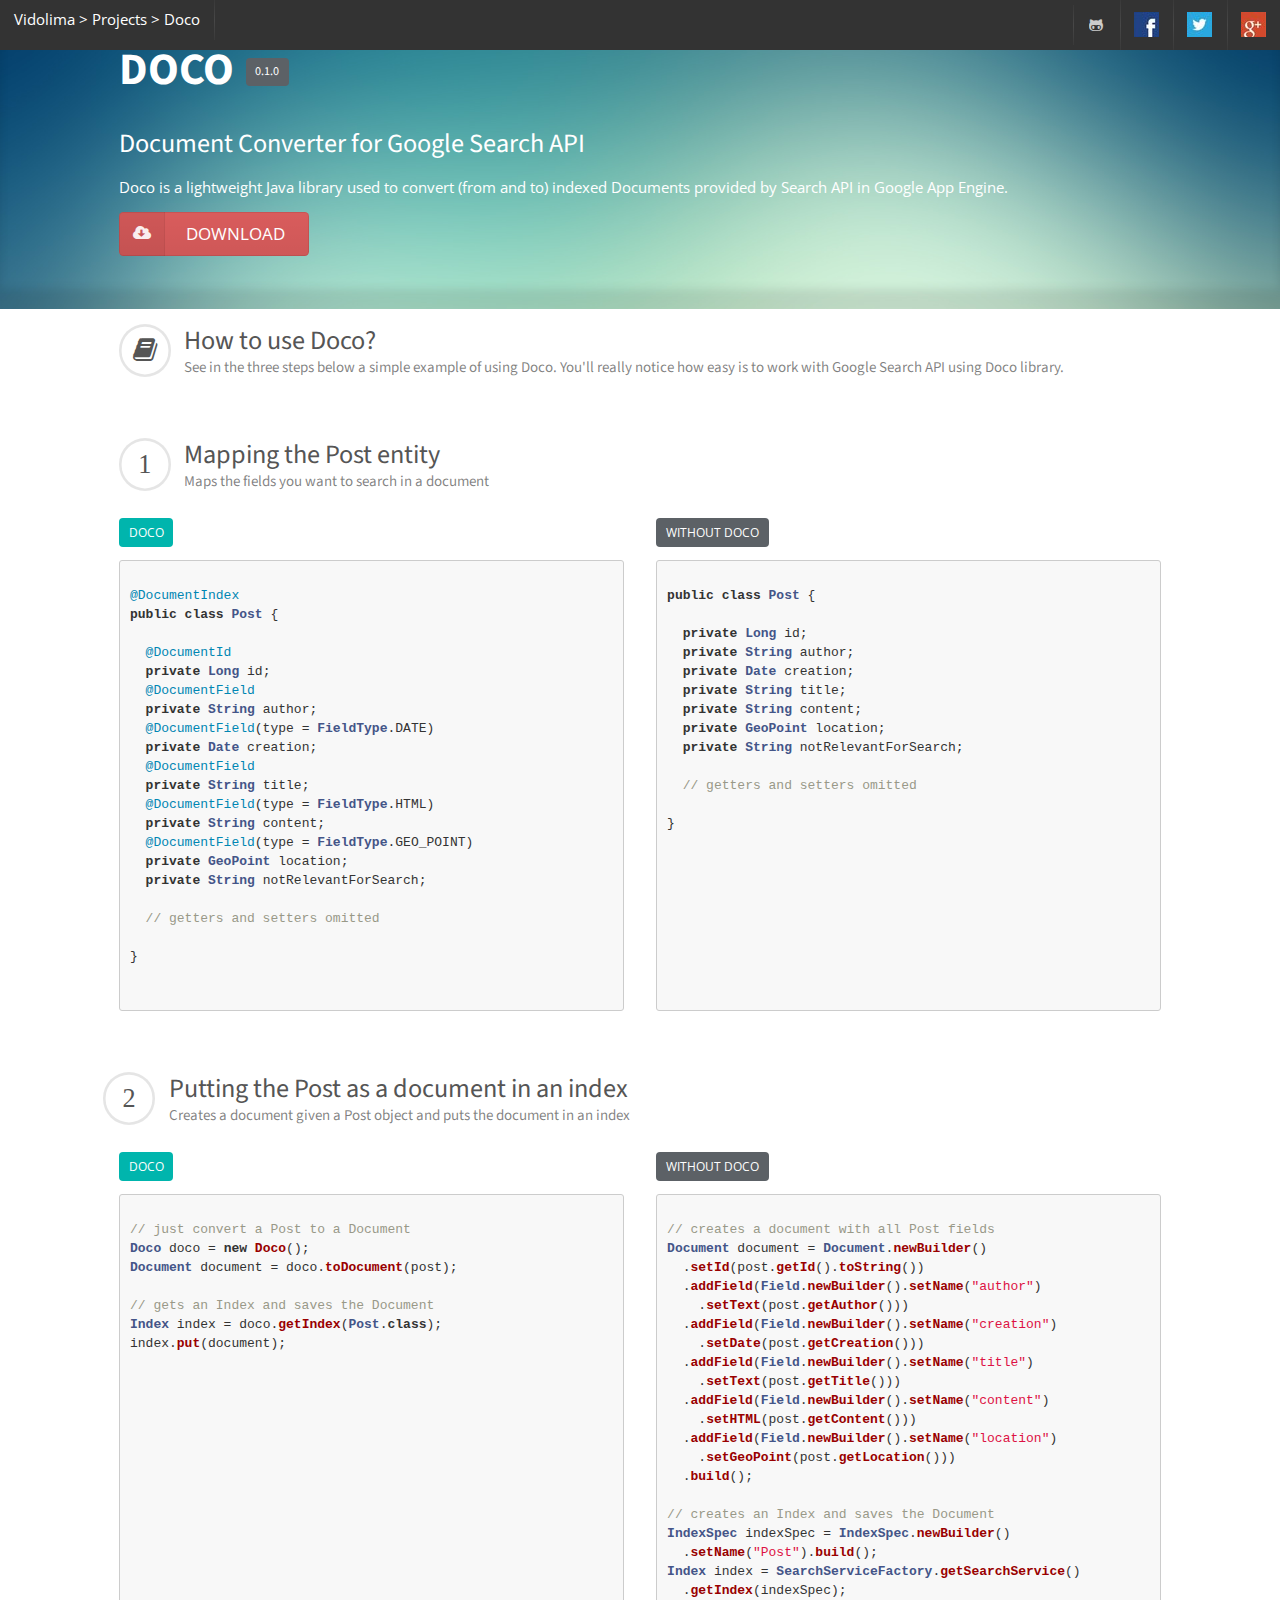
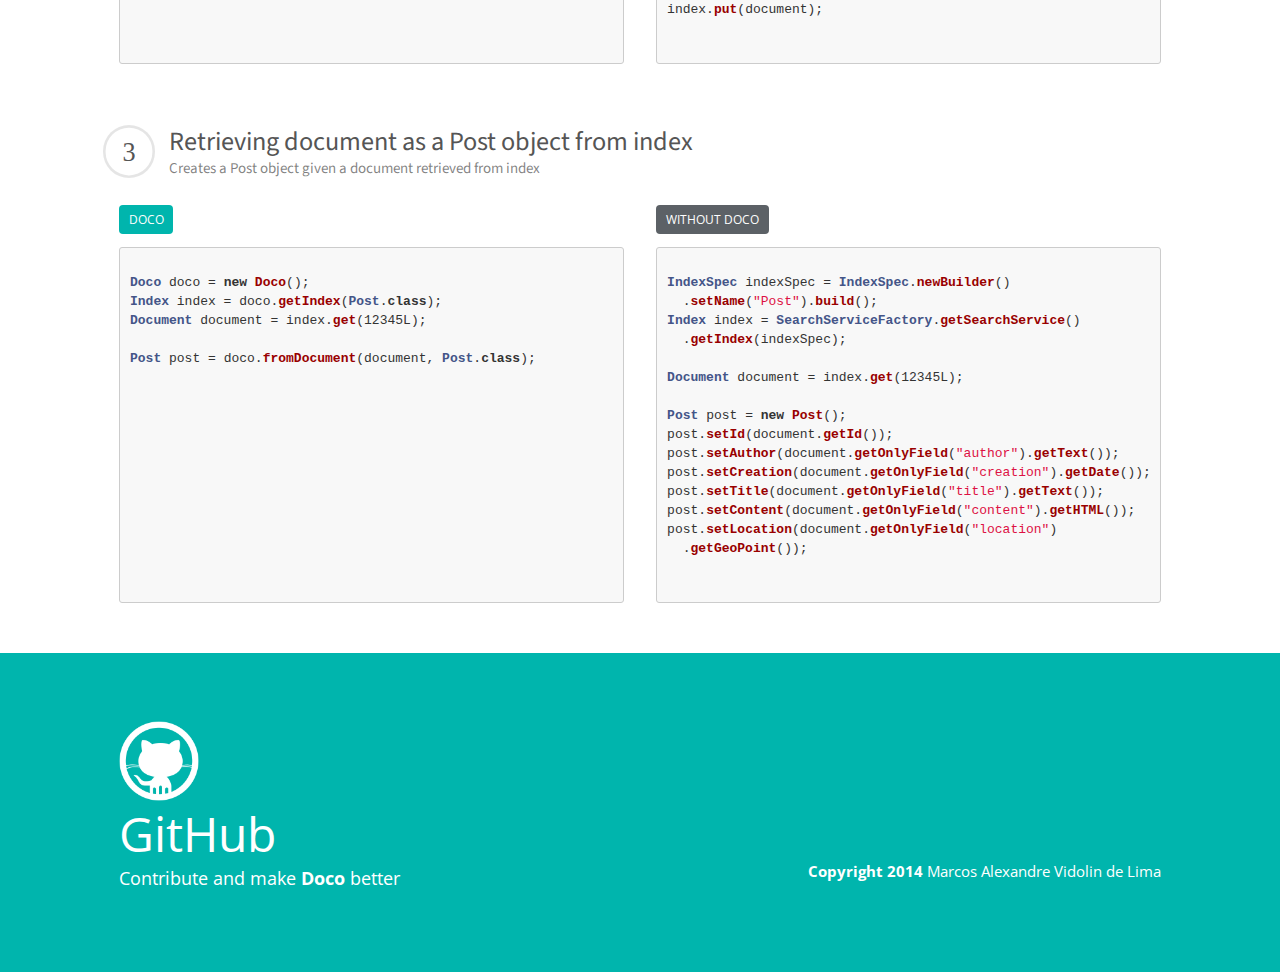
==== projects/doco/index.html @ 4007c7b0 "social images" ====
<!DOCTYPE html>
<html>
<head>
  
  <title>Doco</title>

  <!-- Standard Meta -->
  <meta charset="utf-8" />
  <meta http-equiv="X-UA-Compatible" content="IE=edge,chrome=1" />
  <meta name="viewport" content="width=device-width, initial-scale=1.0, maximum-scale=1.0" />

  <link rel="image_src" type="image/jpeg" href="/resource/images/doco.png">

  <meta name="title" content="Doco - Document Converter for Google Search API" />
  <meta name="description" content="Doco is a lightweight Java library used to convert (from and to) indexed Documents provided by Search API in Google App Engine." />
  <meta name="keywords" content="doco, java, search api, google, google app engine, app engine, appengine, library, framework, vidolin" />

  <meta property="og:title" content="Doco - Document Converter for Google Search API" />
  <meta property="og:url" content="http://www.vidolima.com/projects/doco/index.html" />
  <meta property=”og:description” content="Doco is a lightweight Java library used to convert (from and to) indexed Documents provided by Search API in Google App Engine."/>
  <meta property="og:image" content="/resource/images/doco.png" />

  <link href='http://fonts.googleapis.com/css?family=Source+Sans+Pro:400,700|Open+Sans:300italic,400,300,700' rel='stylesheet' type='text/css'>
  <link rel="stylesheet" type="text/css" class="ui" href="/resource/library/semantic/css/semantic.min.css">
  <link rel="stylesheet" type="text/css" href="/resource/library/semantic/css/semantic.css" />
  <link rel="stylesheet" type="text/css" href="/resource/css/doco-homepage.css" />
  <link rel="stylesheet" type="text/css" href="/resource/library/rainbow/themes/github.css" />

  <script>
    (function(i,s,o,g,r,a,m){i['GoogleAnalyticsObject']=r;i[r]=i[r]||function(){
    (i[r].q=i[r].q||[]).push(arguments)},i[r].l=1*new Date();a=s.createElement(o),
    m=s.getElementsByTagName(o)[0];a.async=1;a.src=g;m.parentNode.insertBefore(a,m)
    })(window,document,'script','//www.google-analytics.com/analytics.js','ga');

    ga('create', 'UA-48081792-2', 'vidolima.com');
    ga('send', 'pageview');

  </script>

</head>
<body id="home">


<div class="ui fixed transparent inverted main menu">
    <div class="container">
      <div class="title item">
        Vidolima > Projects > Doco
      </div>
            
      <div class="right menu">
        <div class="vertically fitted borderless item">
          <iframe src="http://ghbtns.com/github-btn.html?user=marcosvidolin&amp;repo=doco&amp;type=watch&amp;count=true" allowtransparency="true" frameborder="0" scrolling="0" width="95" height="20"></iframe>
        </div>
        
        <a class="popup icon github item" data-content="View project on Github" href="https://github.com/marcosvidolin/doco" onclick="ga('send', 'event', 'Doco', 'Github', 'View project on Github');">
          <i class="icon github"></i>
        </a>

          <a  class="popup icon github item" href="https://www.facebook.com/sharer/sharer.php?u=http://www.vidolima.com/projects/doco/index.html"
            onClick="ga('send', 'event', 'Media', 'Social', 'Facebook');" target="_blank">
            <img src="/resource/images/social/facebook.jpg"/>
          </a>
          <a  class="popup icon github item" href="https://twitter.com/home?status=http://www.vidolima.com/projects/doco/index.html"
            onClick="ga('send', 'event', 'Media', 'Social', 'Twitter');" target="_blank">
            <img src="/resource/images/social/twitter.jpg"/>
          </a>
          <a  class="popup icon github item" href="https://plus.google.com/share?url=http://www.vidolima.com/projects/doco/index.html"
            onClick="ga('send', 'event', 'Media', 'Social', 'Google Plus');" target="_blank">
            <img src="/resource/images/social/gplus.jpg"/>
          </a>


      </div>
    </div>
</div>


  <div class="ui inverted page grid masthead segment">
   <div class="column">
    <div class="introduction">
     <h1 class="ui header"><strong>DOCO</strong> <a class="ui black label" href="https://github.com/marcosvidolin/doco/blob/master/RELEASE_NOTES.md">0.1.0</a></h1>
     <h2 class="ui header">Document Converter for Google Search API</h2>
     <p>Doco is a lightweight Java library used to convert (from and to) indexed Documents provided by Search API in Google App Engine.</p>
     <a class="ui red large labeled icon button" onClick="ga('send', 'event', 'Doco', 'Download', 'v0.1.0');" href="https://github.com/marcosvidolin/doco/releases/download/v0.1.0/doco-v0.1.0.jar"><i class="awesome download cloud icon"></i> Download</a>
    </div>
    <div class="inverted advertisement">
    </div>
   </div>
  </div>


<div class="stripe">
  <div class="ui page grid">
    <div class="ui column">


      <h2 class="ui header">
        <i class="circular emphasized book icon"></i>
        <div class="content">
          How to use Doco?
          <div class="sub header">
          	See in the three steps below a simple example of using Doco. You'll really notice how easy is to work with Google Search API using Doco library.
          </div>
        </div>
      </h2>
      <br>
      <h2 class="ui header">
        <i class="circular emphasized icon">1</i>
        <div class="content">
          Mapping the Post entity
          <div class="sub header">
            Maps the fields you want to search in a document
          </div>
        </div>
      </h2>
      <div class="ui stackable two column grid">
        <div class="column">
          <a class="ui teal label" href="#">Doco</a>
            <pre>
              <code data-language="java">
@DocumentIndex
public class Post {
				
  @DocumentId
  private Long id;
  @DocumentField
  private String author;
  @DocumentField(type = FieldType.DATE)
  private Date creation;
  @DocumentField
  private String title;
  @DocumentField(type = FieldType.HTML)
  private String content;
  @DocumentField(type = FieldType.GEO_POINT)
  private GeoPoint location;
  private String notRelevantForSearch;
				  
  // getters and setters omitted
				  
}
			  </code>
		    </pre>
        </div>
        <div class="column">
          <div class="ui black label">Without Doco</div>
          <!--div class="ui instructive segment"-->
            <pre>
              <code data-language="java">
public class Post {
				
  private Long id;
  private String author;
  private Date creation;
  private String title;
  private String content;
  private GeoPoint location;
  private String notRelevantForSearch;
				  
  // getters and setters omitted
				  
}







			  </code>
		    </pre>
          <!--/div-->
        </div>
        

        <h2 class="ui header">
          <i class="circular emphasized icon">2</i>
          <div class="content">
            Putting the Post as a document in an index
            <div class="sub header">
              Creates a document given a Post object and puts the document in an index
            </div>
          </div>
        </h2>
        <div class="column">
          <a class="ui teal label" href="#">Doco</a>
          	<pre>
              <code data-language="java">
// just convert a Post to a Document
Doco doco = new Doco();
Document document = doco.toDocument(post);
 				
// gets an Index and saves the Document
Index index = doco.getIndex(Post.class);
index.put(document);
 				
 				
 				
 				
 				
 				
 				
 				
 				
 				
 				
 				
 				
 				
              </code>
            </pre>
        </div>
        <div class="column">
          <div class="ui black label">Without Doco</div>
          	<pre>
              <code data-language="java">
// creates a document with all Post fields
Document document = Document.newBuilder()
  .setId(post.getId().toString())
  .addField(Field.newBuilder().setName("author")
    .setText(post.getAuthor()))
  .addField(Field.newBuilder().setName("creation")
    .setDate(post.getCreation()))
  .addField(Field.newBuilder().setName("title")
    .setText(post.getTitle()))
  .addField(Field.newBuilder().setName("content")
    .setHTML(post.getContent()))
  .addField(Field.newBuilder().setName("location")
    .setGeoPoint(post.getLocation()))
  .build();
 				
// creates an Index and saves the Document
IndexSpec indexSpec = IndexSpec.newBuilder()
  .setName("Post").build(); 
Index index = SearchServiceFactory.getSearchService()
  .getIndex(indexSpec);
index.put(document);
              </code>
            </pre>
        </div>
        

        <h2 class="ui header">
          <i class="circular emphasized icon">3</i>
          <div class="content">
            Retrieving document as a Post object from index
            <div class="sub header">
              Creates a Post object given a document retrieved from index
            </div>
          </div>
        </h2>
        <div class="column">
          <a class="ui teal label" href="#">Doco</a>
          	<pre>
              <code data-language="java">
Doco doco = new Doco();
Index index = doco.getIndex(Post.class);
Document document = index.get(12345L);
 				
Post post = doco.fromDocument(document, Post.class);
 				


 				
 				
 				
 				
 				
 				
 				
              </code>
            </pre>
        </div>
        <div class="column">
          <div class="ui black label">Without Doco</div>
          	<pre>
              <code data-language="java">
IndexSpec indexSpec = IndexSpec.newBuilder()
  .setName("Post").build(); 
Index index = SearchServiceFactory.getSearchService()
  .getIndex(indexSpec);
  				
Document document = index.get(12345L);
              
Post post = new Post();
post.setId(document.getId());
post.setAuthor(document.getOnlyField("author").getText());
post.setCreation(document.getOnlyField("creation").getDate());
post.setTitle(document.getOnlyField("title").getText());
post.setContent(document.getOnlyField("content").getHTML());
post.setLocation(document.getOnlyField("location")
  .getGeoPoint()); 				
              </code>
            </pre>
        </div>
        
        
    </div>
    </div>
  </div>
</div>


  <div class="ui inverted teal page grid segment">
    <div class="ten wide column">
      <div class="ui one column stackable grid">
        <div class="column">
          <a class="icon-github" href="https://github.com/marcosvidolin/doco" onclick="ga('send', 'event', 'Doco', 'Github', 'Contribute and make Doco better');">
		    <img src="/resource/images/github-11-xxl.png" class="ui small image">     
		    <span style="color:white;"><font size="12px">GitHub</font> <br> <font size="4px">Contribute and make <b>Doco</b> better</font></span>
		  </a>
        </div>
      </div>
    </div>
    <div class="six wide right floated aligned column">
      <br><br><br><br><br><br><br>
      <b>Copyright 2014</b> Marcos Alexandre Vidolin de Lima
    </div>
  </div>

  <script src="http://cdnjs.cloudflare.com/ajax/libs/jquery/2.0.3/jquery.js"></script>  
  <script src="/resource/library/rainbow/js/rainbow.min.js"></script>
  <script src="/resource/library/rainbow/js/language/java.js"></script>

</body>

</html>
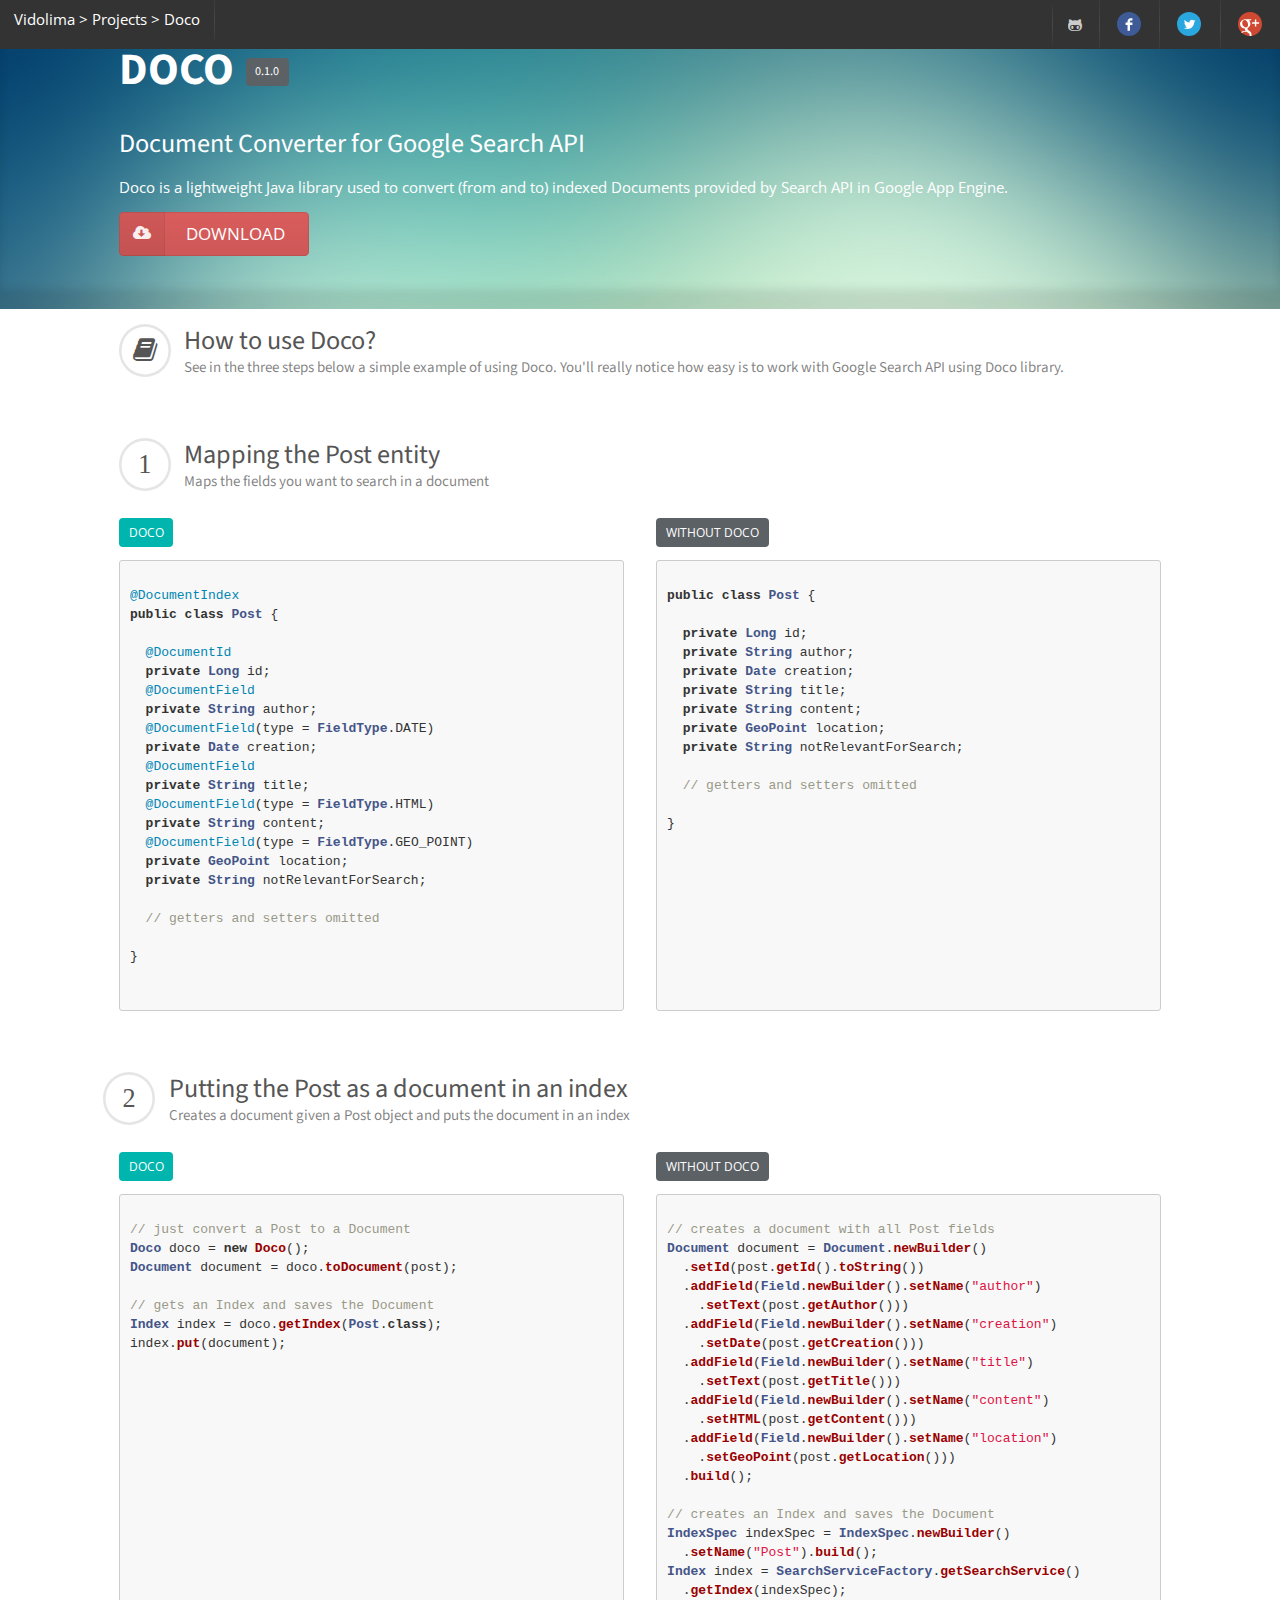
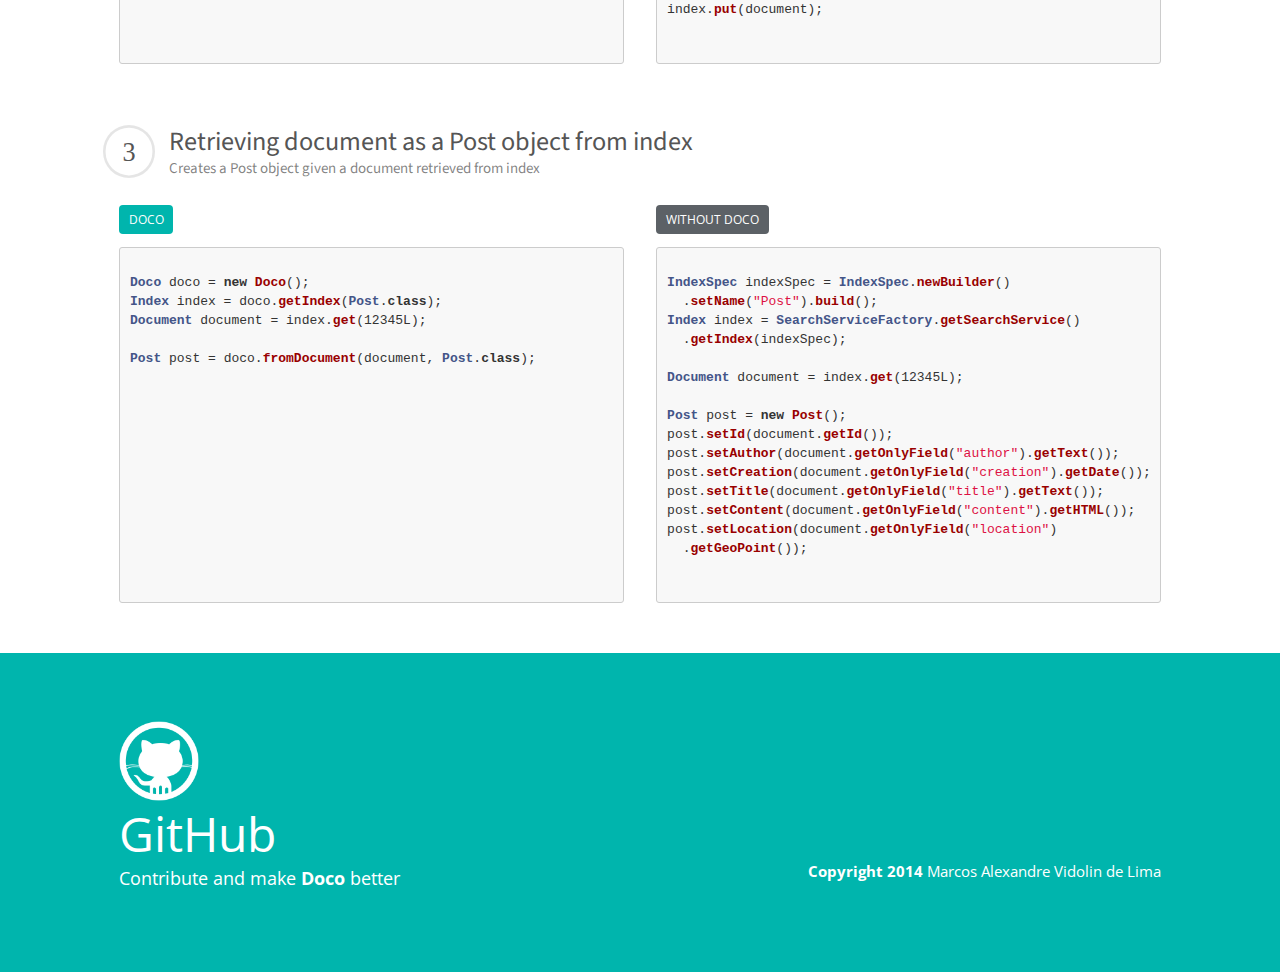
==== commit 793d52c6: "social images" ====
--- a/projects/doco/index.html
+++ b/projects/doco/index.html
@@ -58,15 +58,15 @@
 
           <a  class="popup icon github item" href="https://www.facebook.com/sharer/sharer.php?u=http://www.vidolima.com/projects/doco/index.html"
             onClick="ga('send', 'event', 'Media', 'Social', 'Facebook');" target="_blank">
-            <img src="/resource/images/social/facebook.jpg"/>
+            <img src="/resource/images/social/facebook.svg" width="75%" height="75%"/>
           </a>
           <a  class="popup icon github item" href="https://twitter.com/home?status=http://www.vidolima.com/projects/doco/index.html"
             onClick="ga('send', 'event', 'Media', 'Social', 'Twitter');" target="_blank">
-            <img src="/resource/images/social/twitter.jpg"/>
+            <img src="/resource/images/social/twitter.svg" width="75%" height="75%"/>
           </a>
           <a  class="popup icon github item" href="https://plus.google.com/share?url=http://www.vidolima.com/projects/doco/index.html"
             onClick="ga('send', 'event', 'Media', 'Social', 'Google Plus');" target="_blank">
-            <img src="/resource/images/social/gplus.jpg"/>
+            <img src="/resource/images/social/gplus.svg" width="75%" height="75%"/>
           </a>
 
 
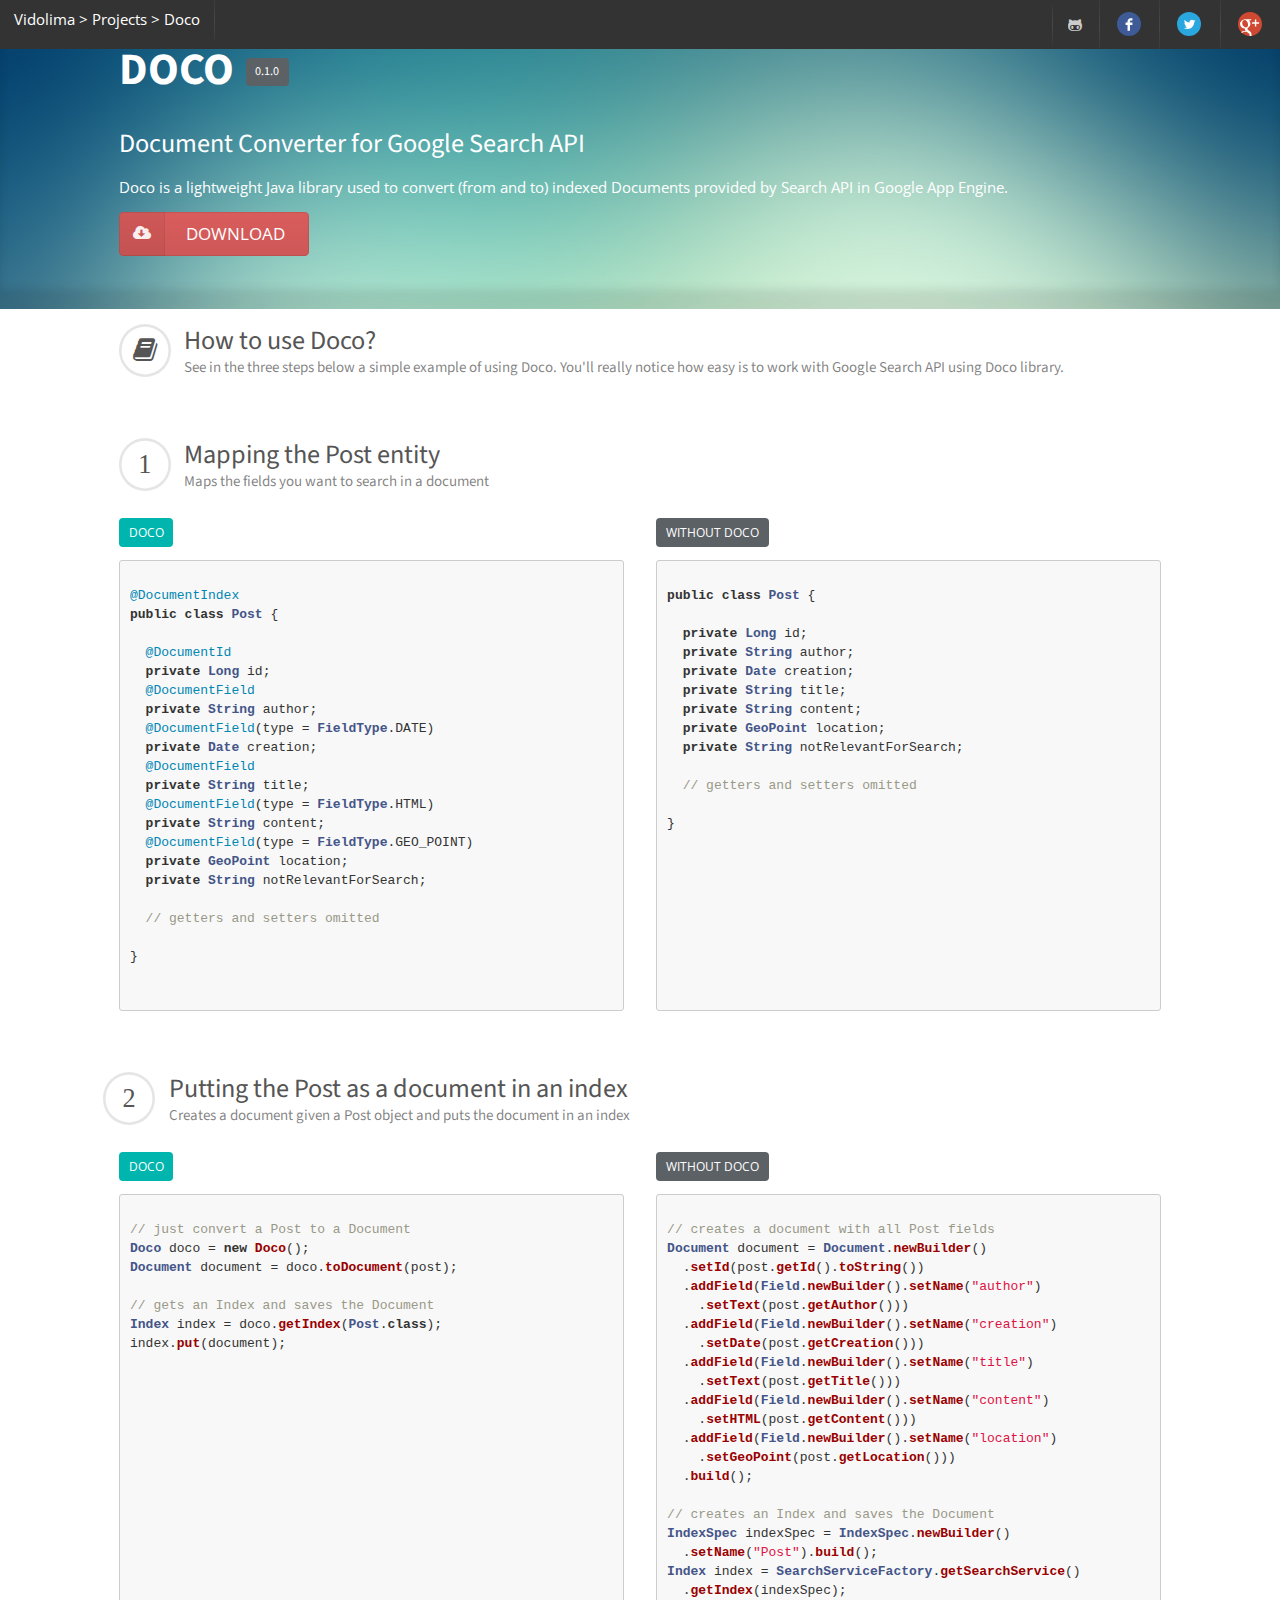
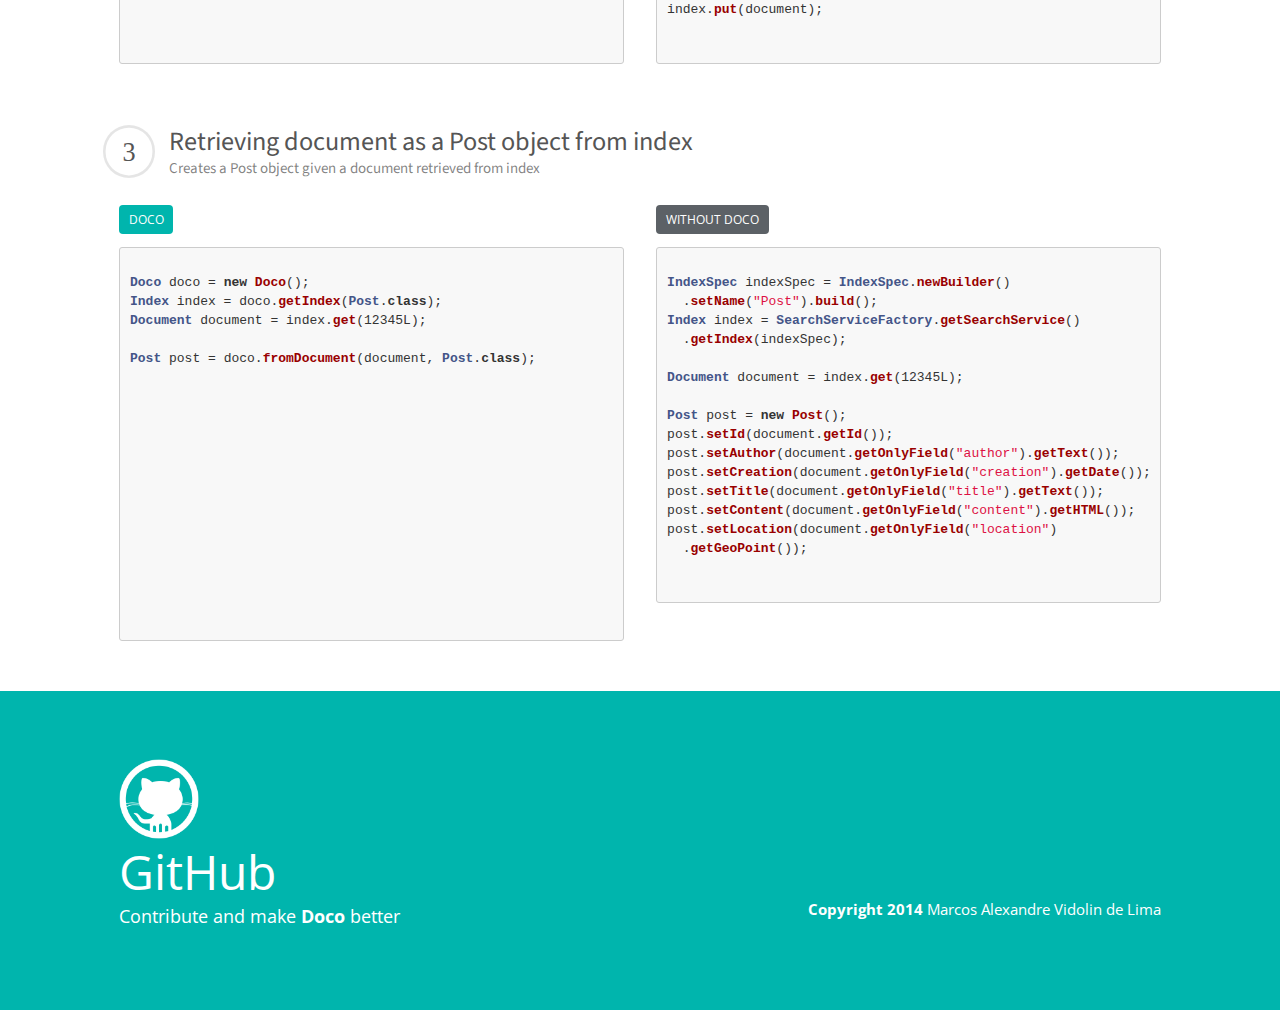
==== commit 0adb1a62: "social images" ====
--- a/projects/doco/index.html
+++ b/projects/doco/index.html
@@ -263,6 +263,8 @@
  				
  				
  				
+
+
  				
  				
  				
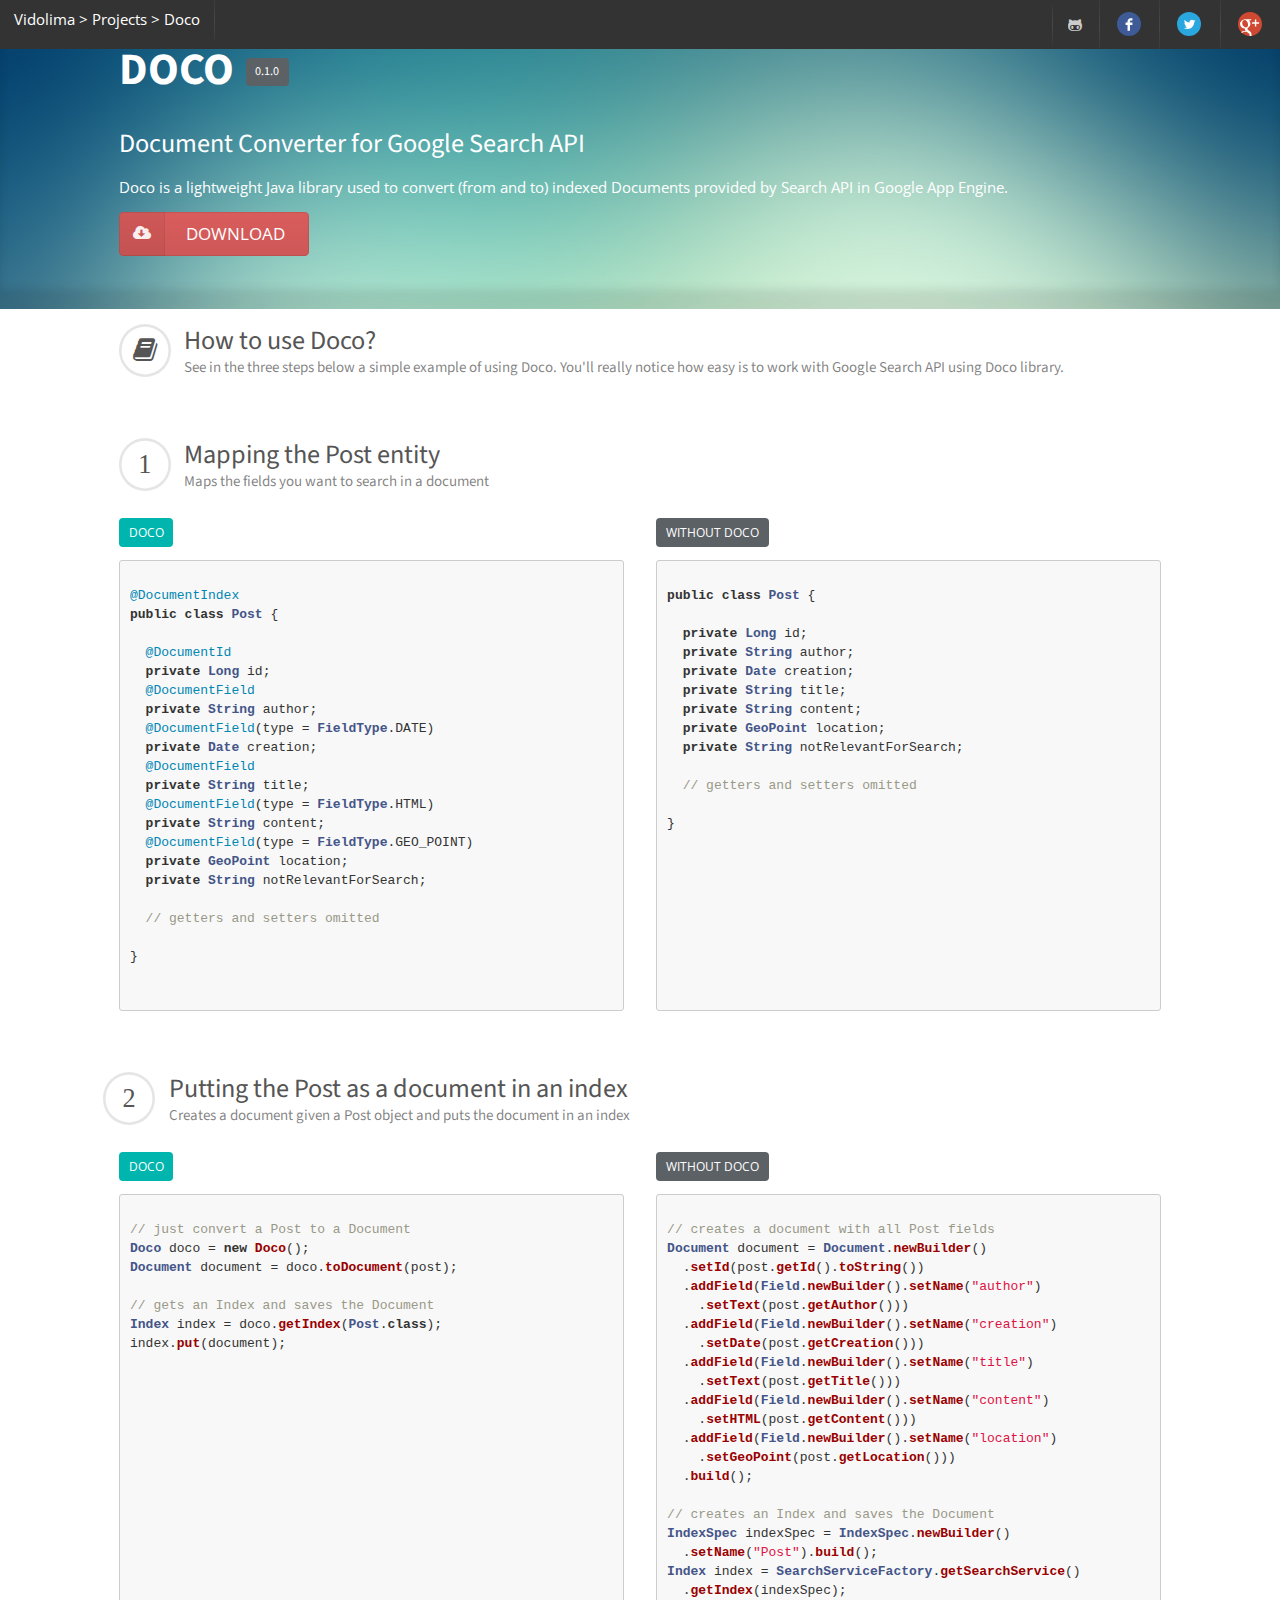
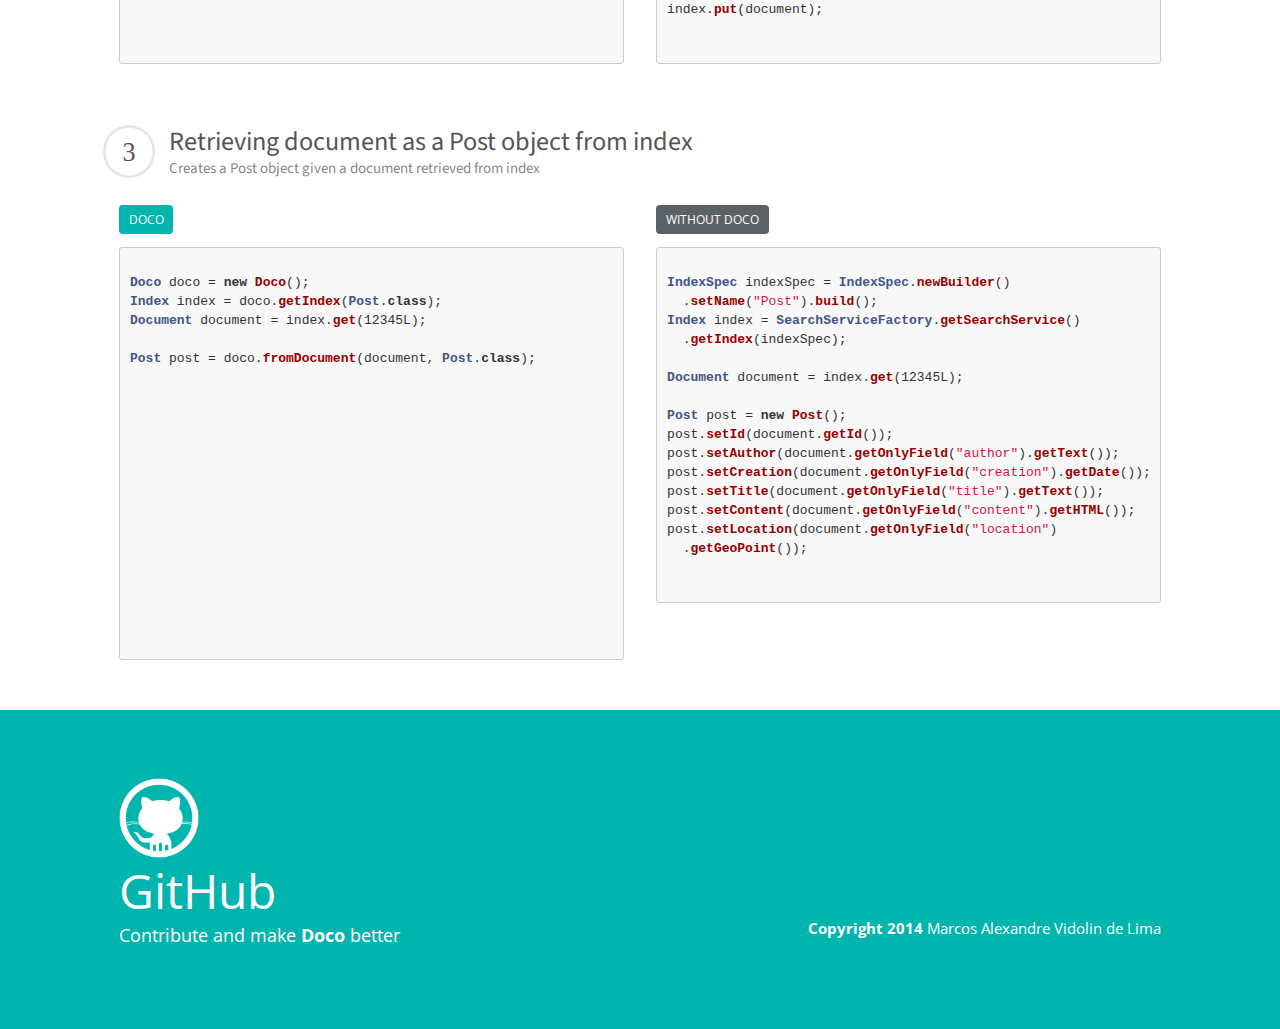
==== commit f4da6eb0: "social images" ====
--- a/projects/doco/index.html
+++ b/projects/doco/index.html
@@ -265,6 +265,7 @@
  				
 
 
+
  				
  				
  				
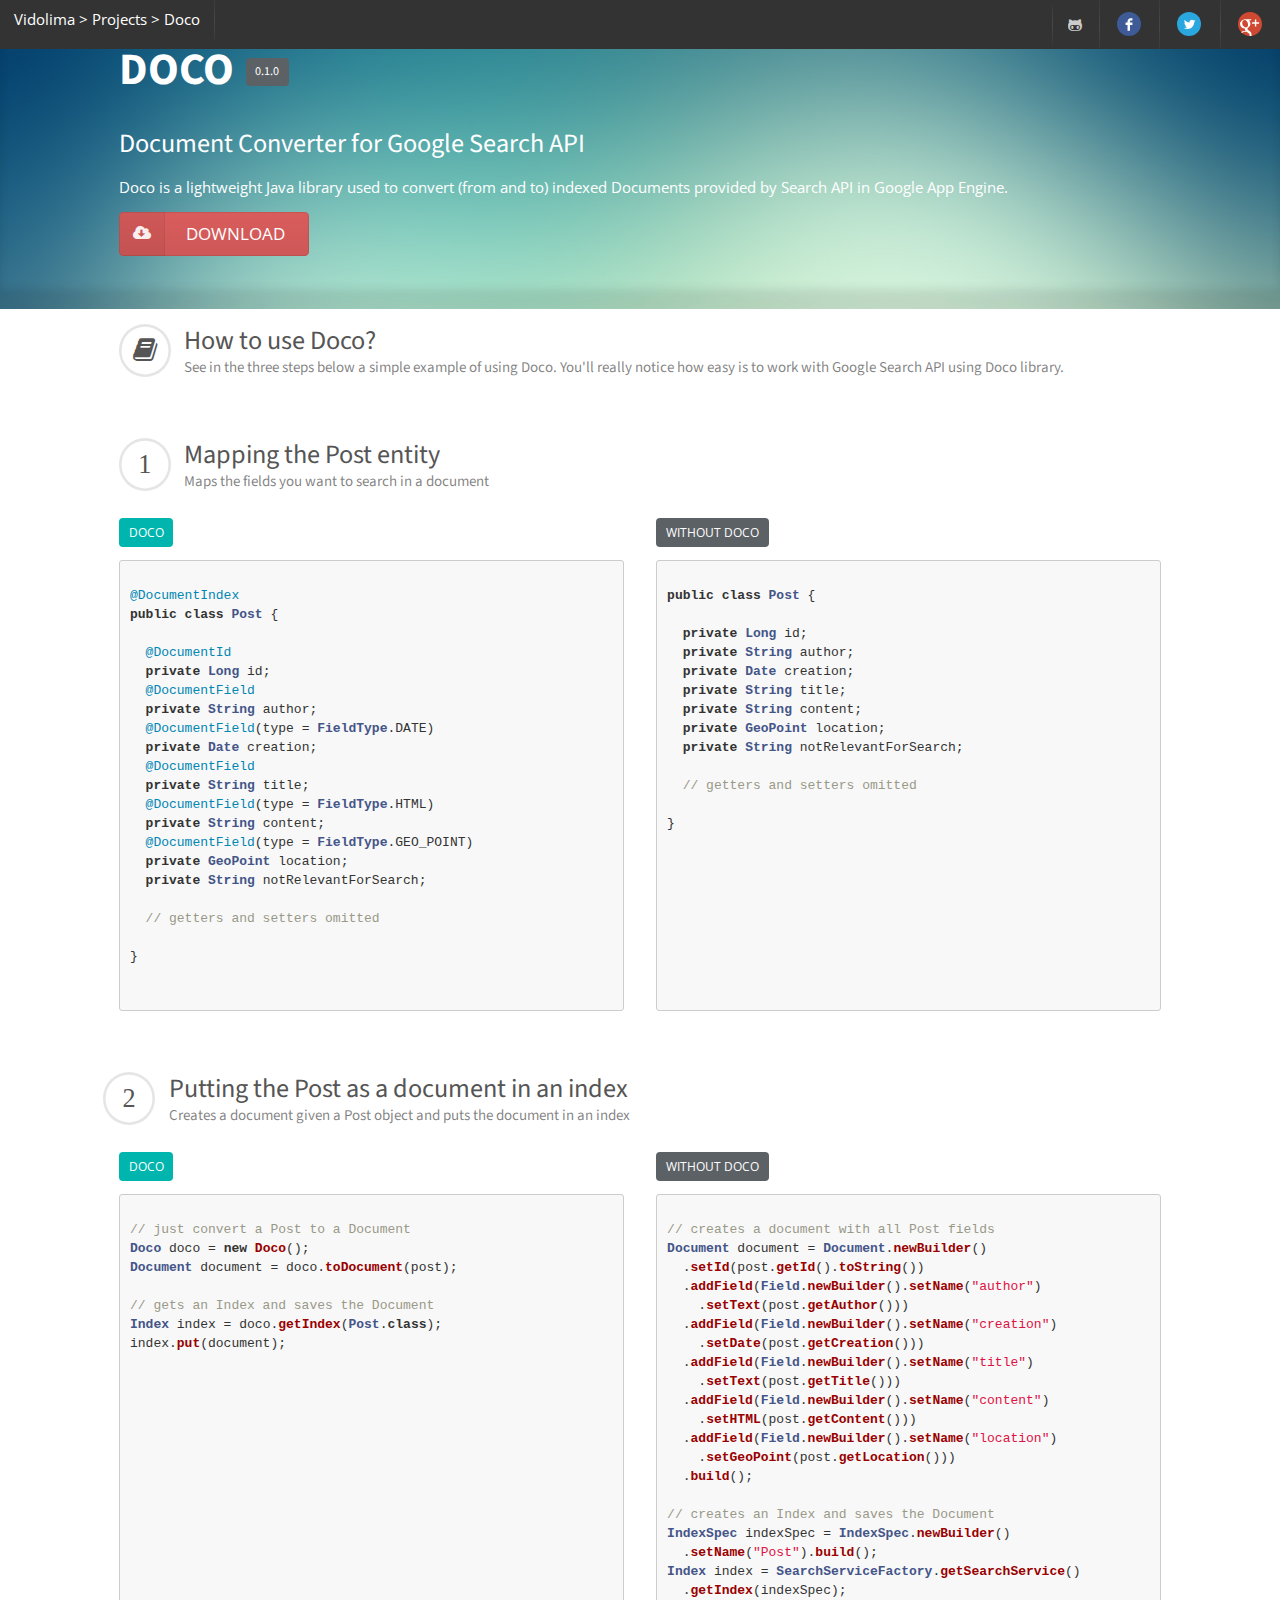
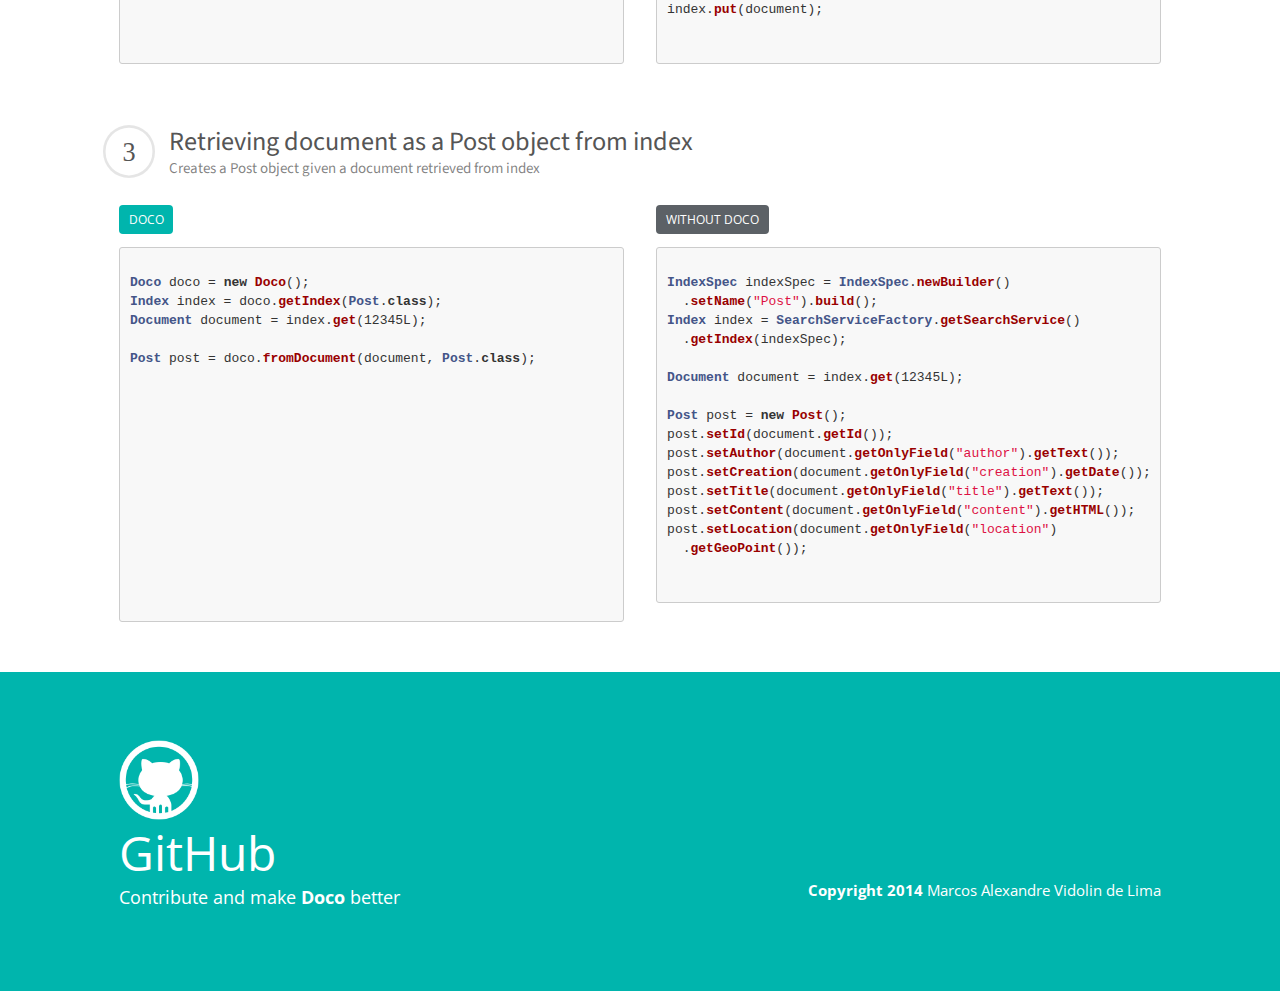
==== commit 6c7d3ebe: "removed blank spaces" ====
--- a/projects/doco/index.html
+++ b/projects/doco/index.html
@@ -264,8 +264,6 @@
  				
  				
 
-
-
  				
  				
  				
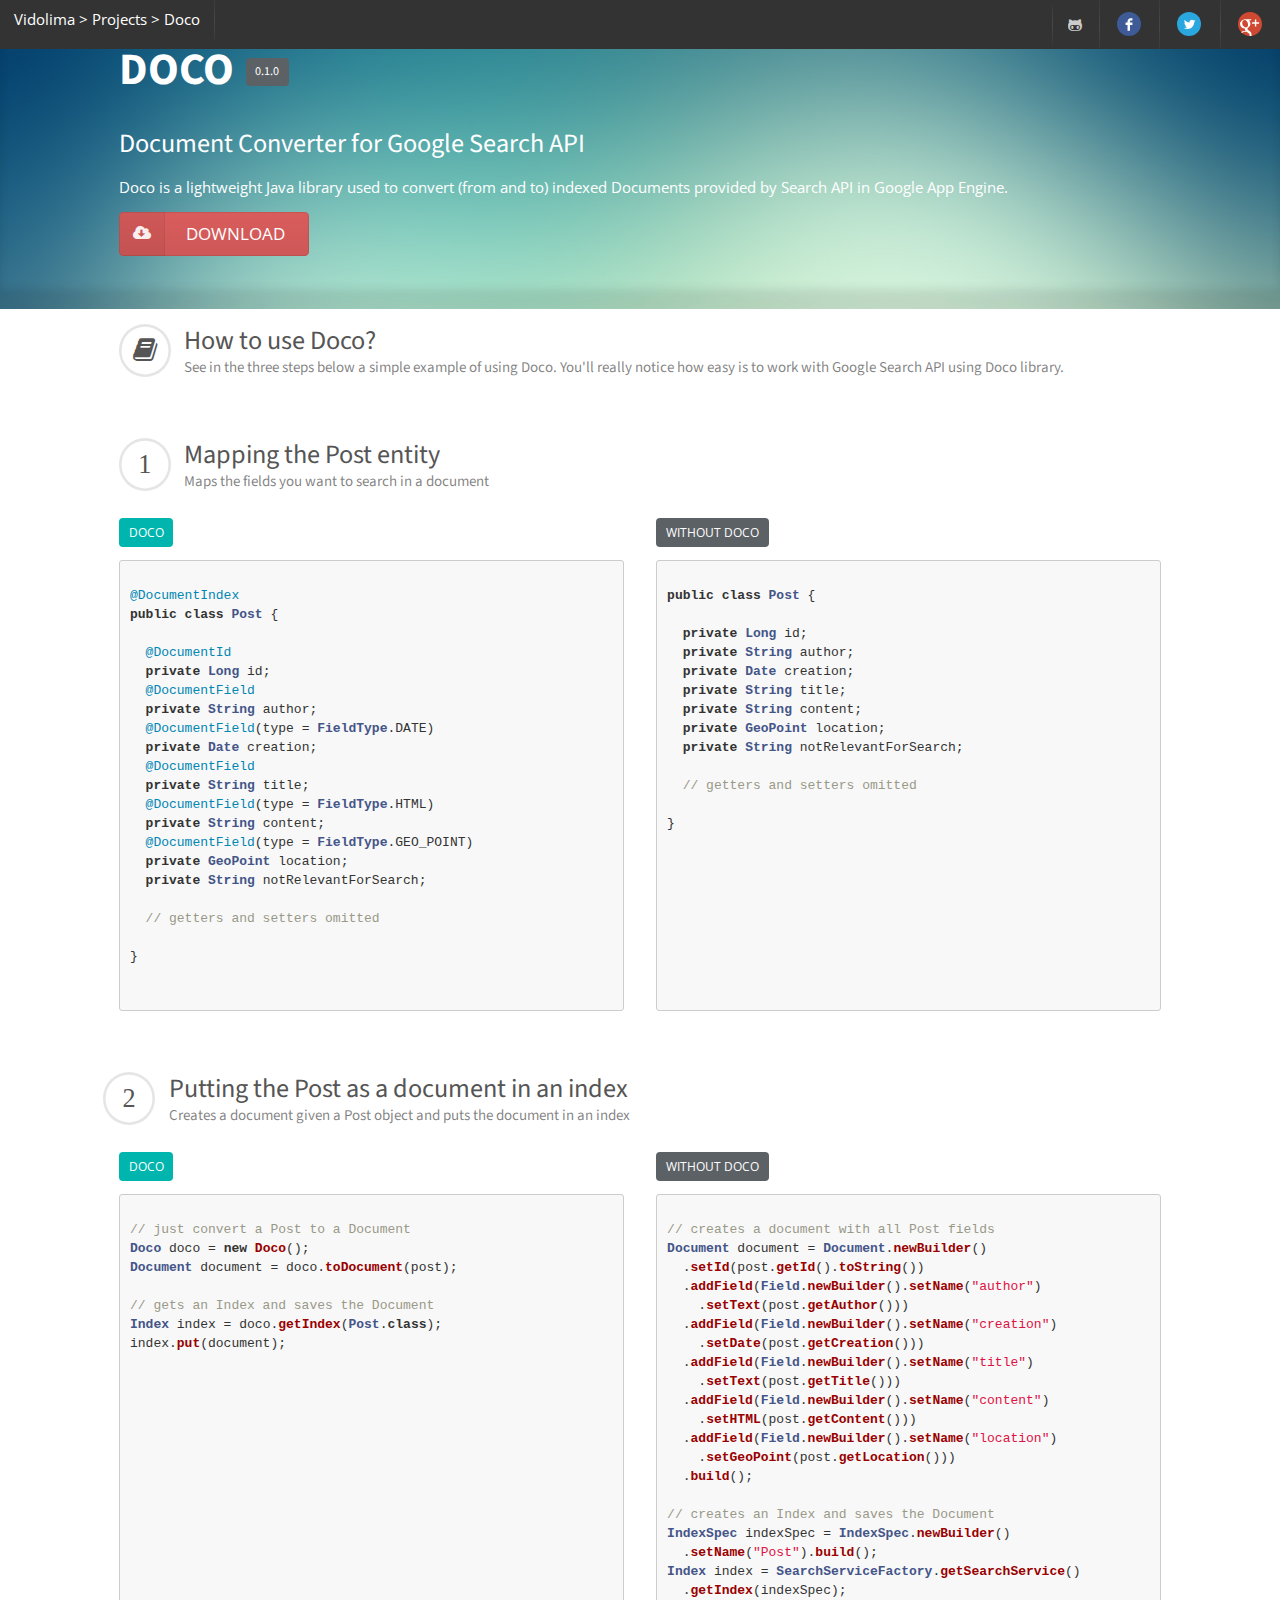
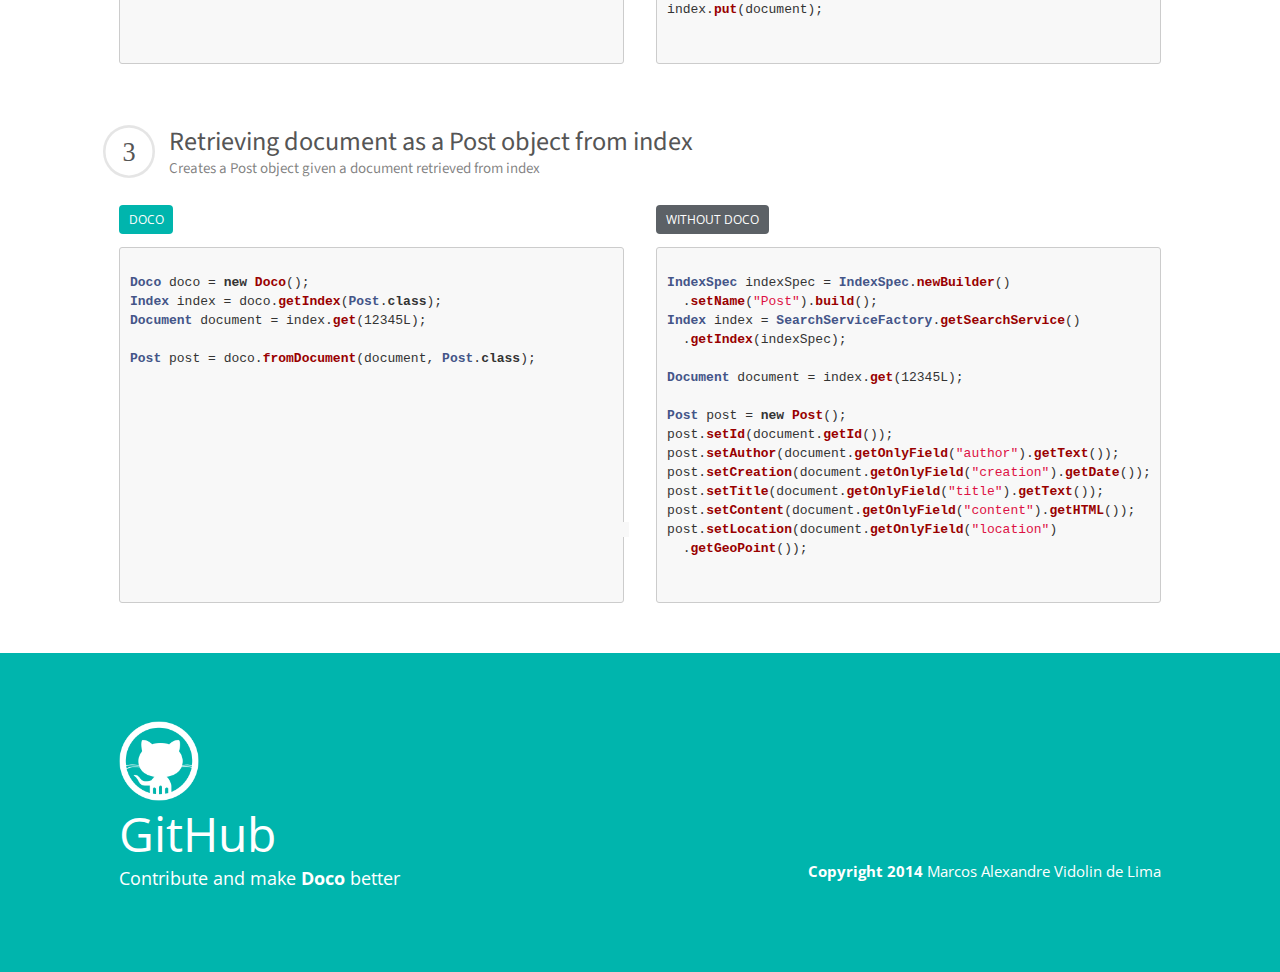
==== commit bc07d993: "removed blank spaces" ====
--- a/projects/doco/index.html
+++ b/projects/doco/index.html
@@ -265,8 +265,7 @@
  				
 
  				
- 				
- 				
+ 				 				
  				
               </code>
             </pre>
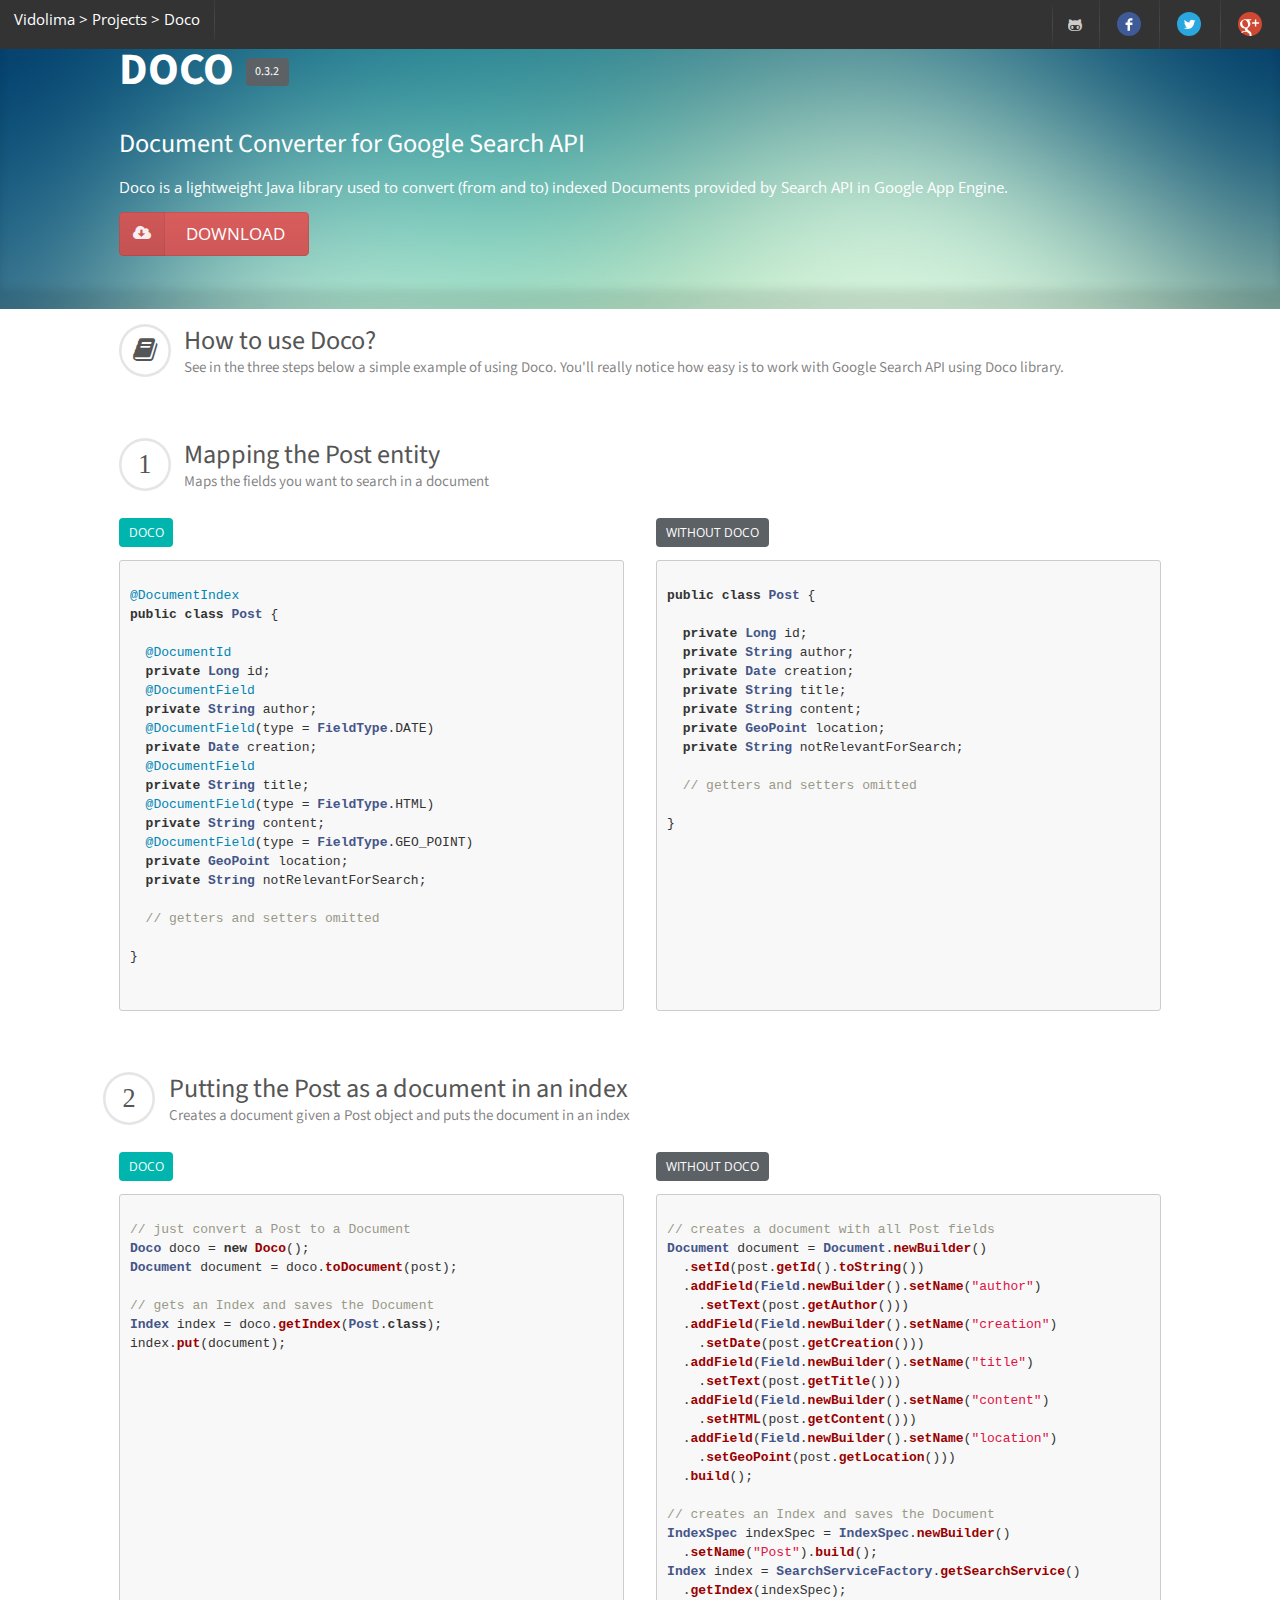
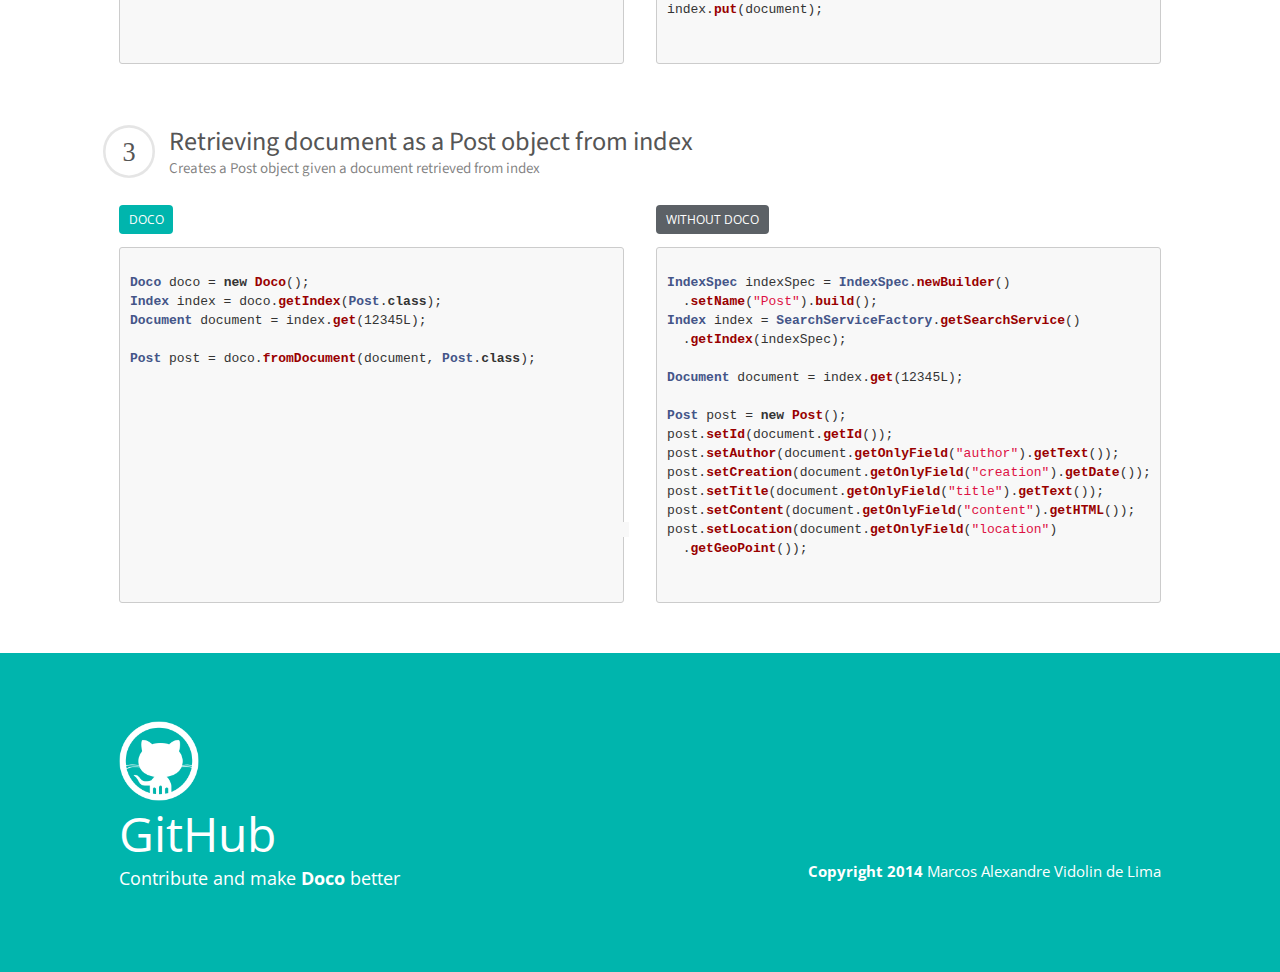
==== commit 49634ad1: "release v0.3.2" ====
--- a/projects/doco/index.html
+++ b/projects/doco/index.html
@@ -78,10 +78,10 @@
   <div class="ui inverted page grid masthead segment">
    <div class="column">
     <div class="introduction">
-     <h1 class="ui header"><strong>DOCO</strong> <a class="ui black label" href="https://github.com/marcosvidolin/doco/blob/master/RELEASE_NOTES.md">0.1.0</a></h1>
+     <h1 class="ui header"><strong>DOCO</strong> <a class="ui black label" href="https://github.com/marcosvidolin/doco/blob/master/RELEASE_NOTES.md">0.3.2</a></h1>
      <h2 class="ui header">Document Converter for Google Search API</h2>
      <p>Doco is a lightweight Java library used to convert (from and to) indexed Documents provided by Search API in Google App Engine.</p>
-     <a class="ui red large labeled icon button" onClick="ga('send', 'event', 'Doco', 'Download', 'v0.1.0');" href="https://github.com/marcosvidolin/doco/releases/download/v0.1.0/doco-v0.1.0.jar"><i class="awesome download cloud icon"></i> Download</a>
+     <a class="ui red large labeled icon button" onClick="ga('send', 'event', 'Doco', 'Download', 'v0.3.2');" href="https://github.com/marcosvidolin/doco/releases/download/v0.3.2/doco-v0.3.2.jar"><i class="awesome download cloud icon"></i> Download</a>
     </div>
     <div class="inverted advertisement">
     </div>
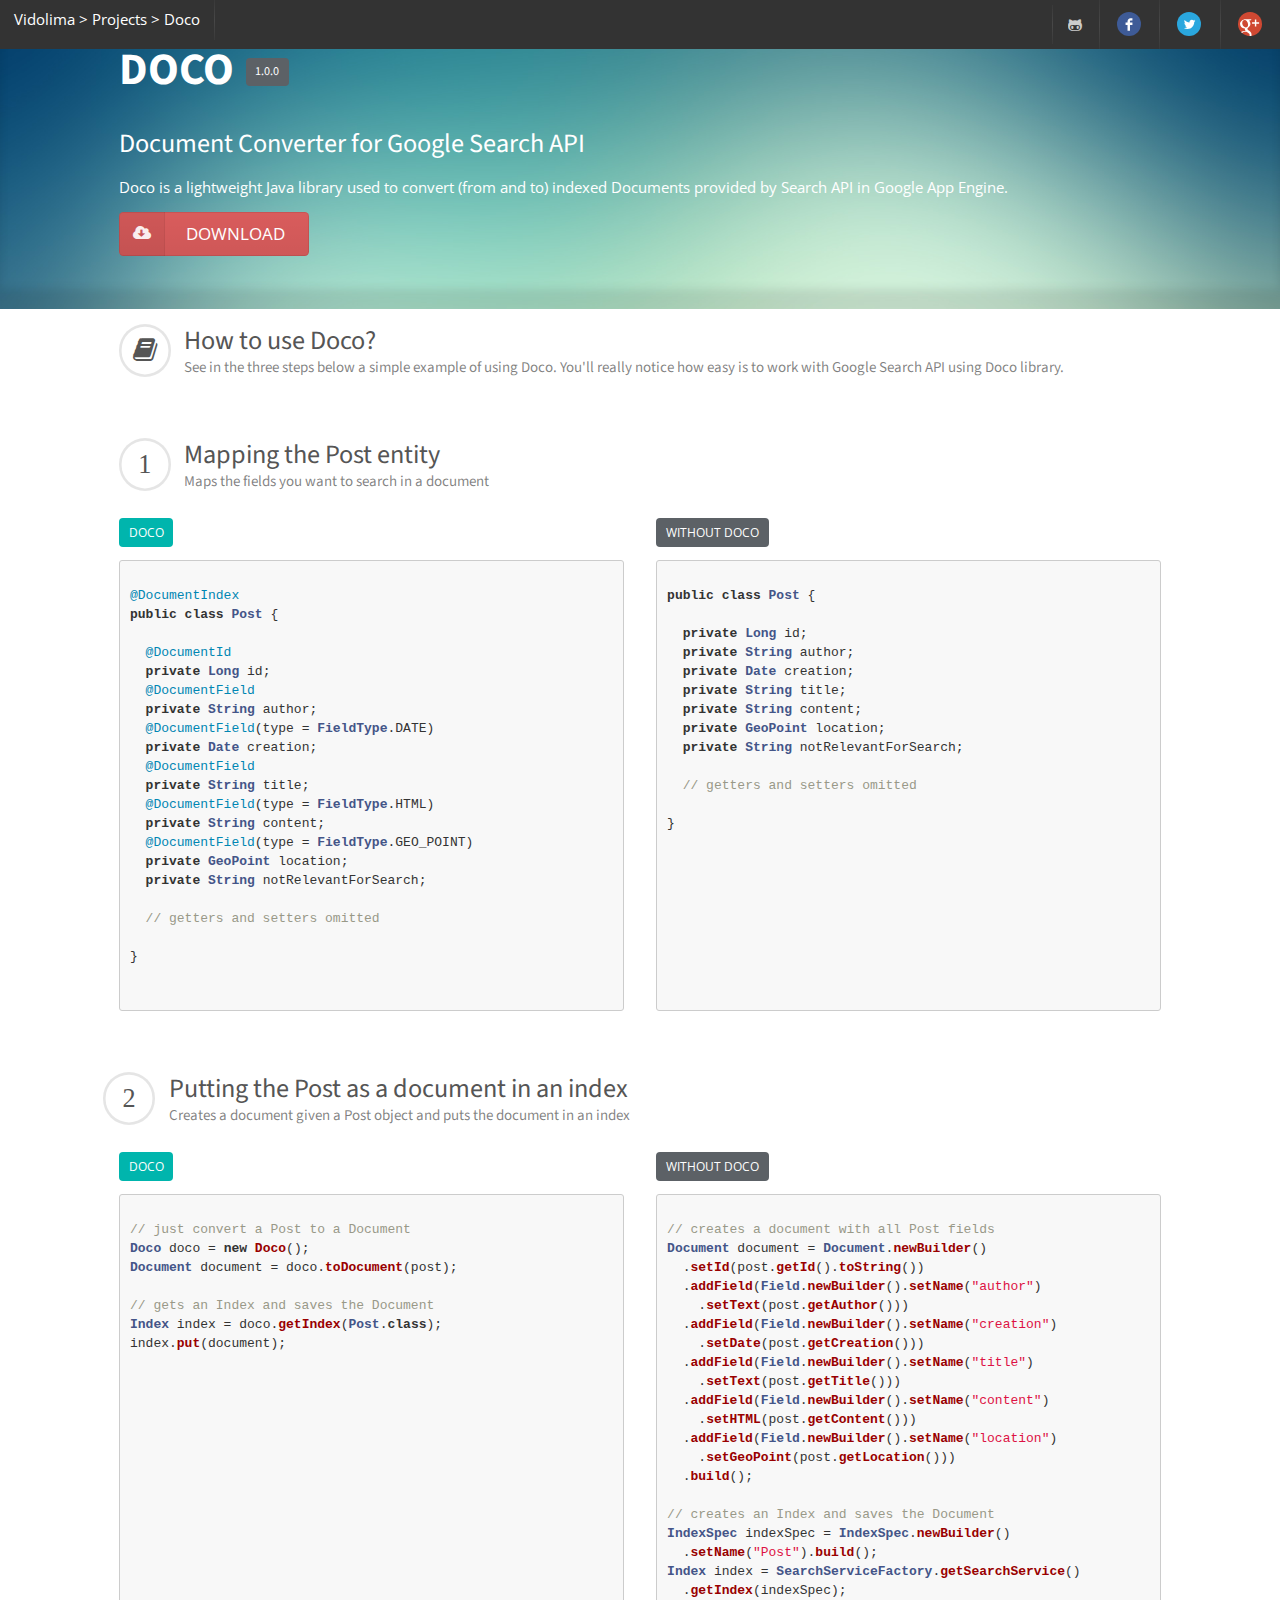
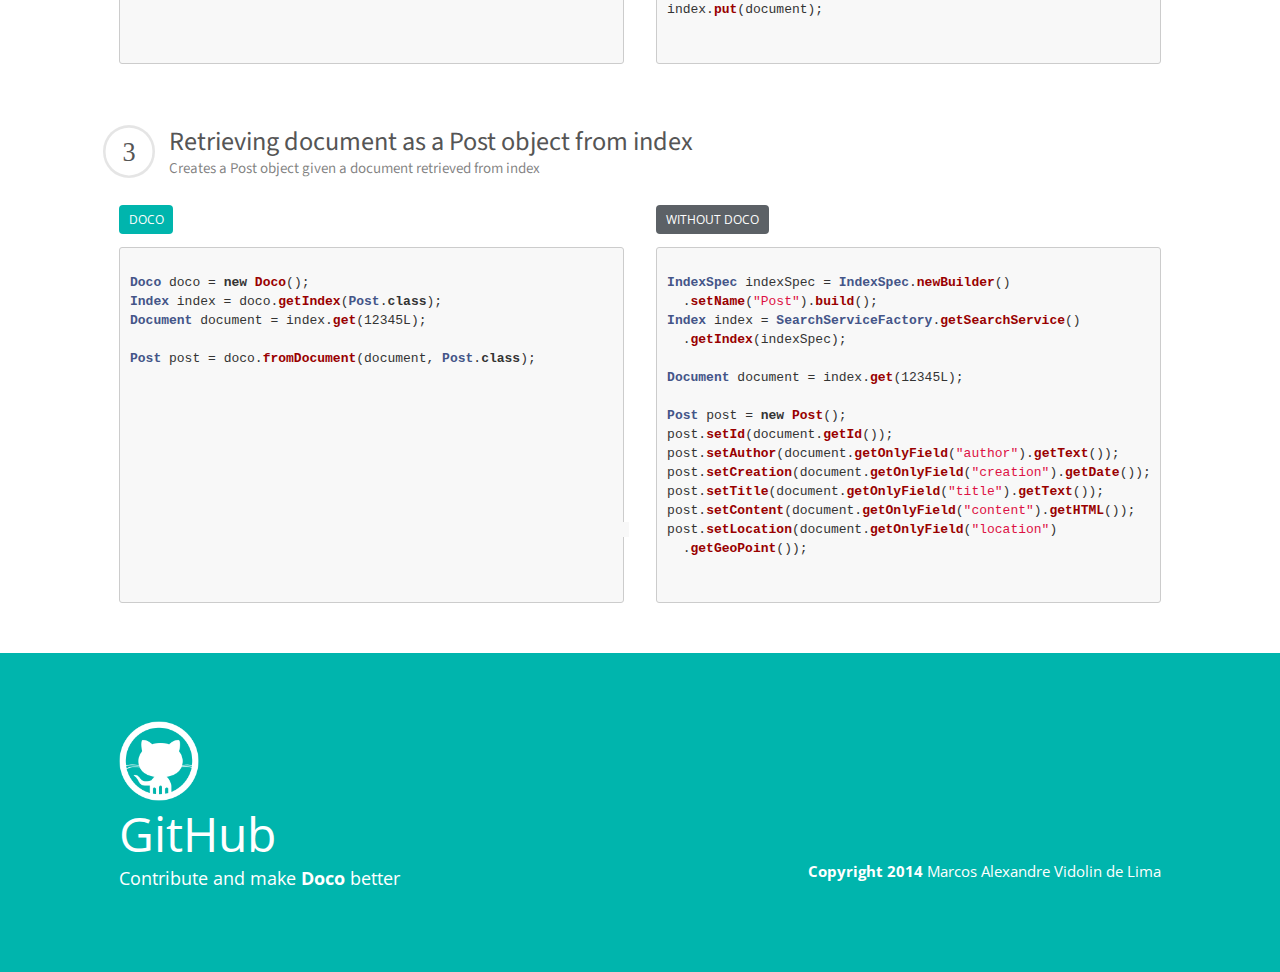
==== commit fb77927a: "New version - v1.0.0" ====
--- a/projects/doco/index.html
+++ b/projects/doco/index.html
@@ -78,10 +78,10 @@
   <div class="ui inverted page grid masthead segment">
    <div class="column">
     <div class="introduction">
-     <h1 class="ui header"><strong>DOCO</strong> <a class="ui black label" href="https://github.com/marcosvidolin/doco/blob/master/RELEASE_NOTES.md">0.3.2</a></h1>
+     <h1 class="ui header"><strong>DOCO</strong> <a class="ui black label" href="https://github.com/marcosvidolin/doco/blob/master/RELEASE_NOTES.md">1.0.0</a></h1>
      <h2 class="ui header">Document Converter for Google Search API</h2>
      <p>Doco is a lightweight Java library used to convert (from and to) indexed Documents provided by Search API in Google App Engine.</p>
-     <a class="ui red large labeled icon button" onClick="ga('send', 'event', 'Doco', 'Download', 'v0.3.2');" href="https://github.com/marcosvidolin/doco/releases/download/v0.3.2/doco-v0.3.2.jar"><i class="awesome download cloud icon"></i> Download</a>
+     <a class="ui red large labeled icon button" onClick="ga('send', 'event', 'Doco', 'Download', 'v0.3.2');" href="https://github.com/marcosvidolin/doco/releases/download/v1.0.0/doco-v1.0.0.jar"><i class="awesome download cloud icon"></i> Download</a>
     </div>
     <div class="inverted advertisement">
     </div>
